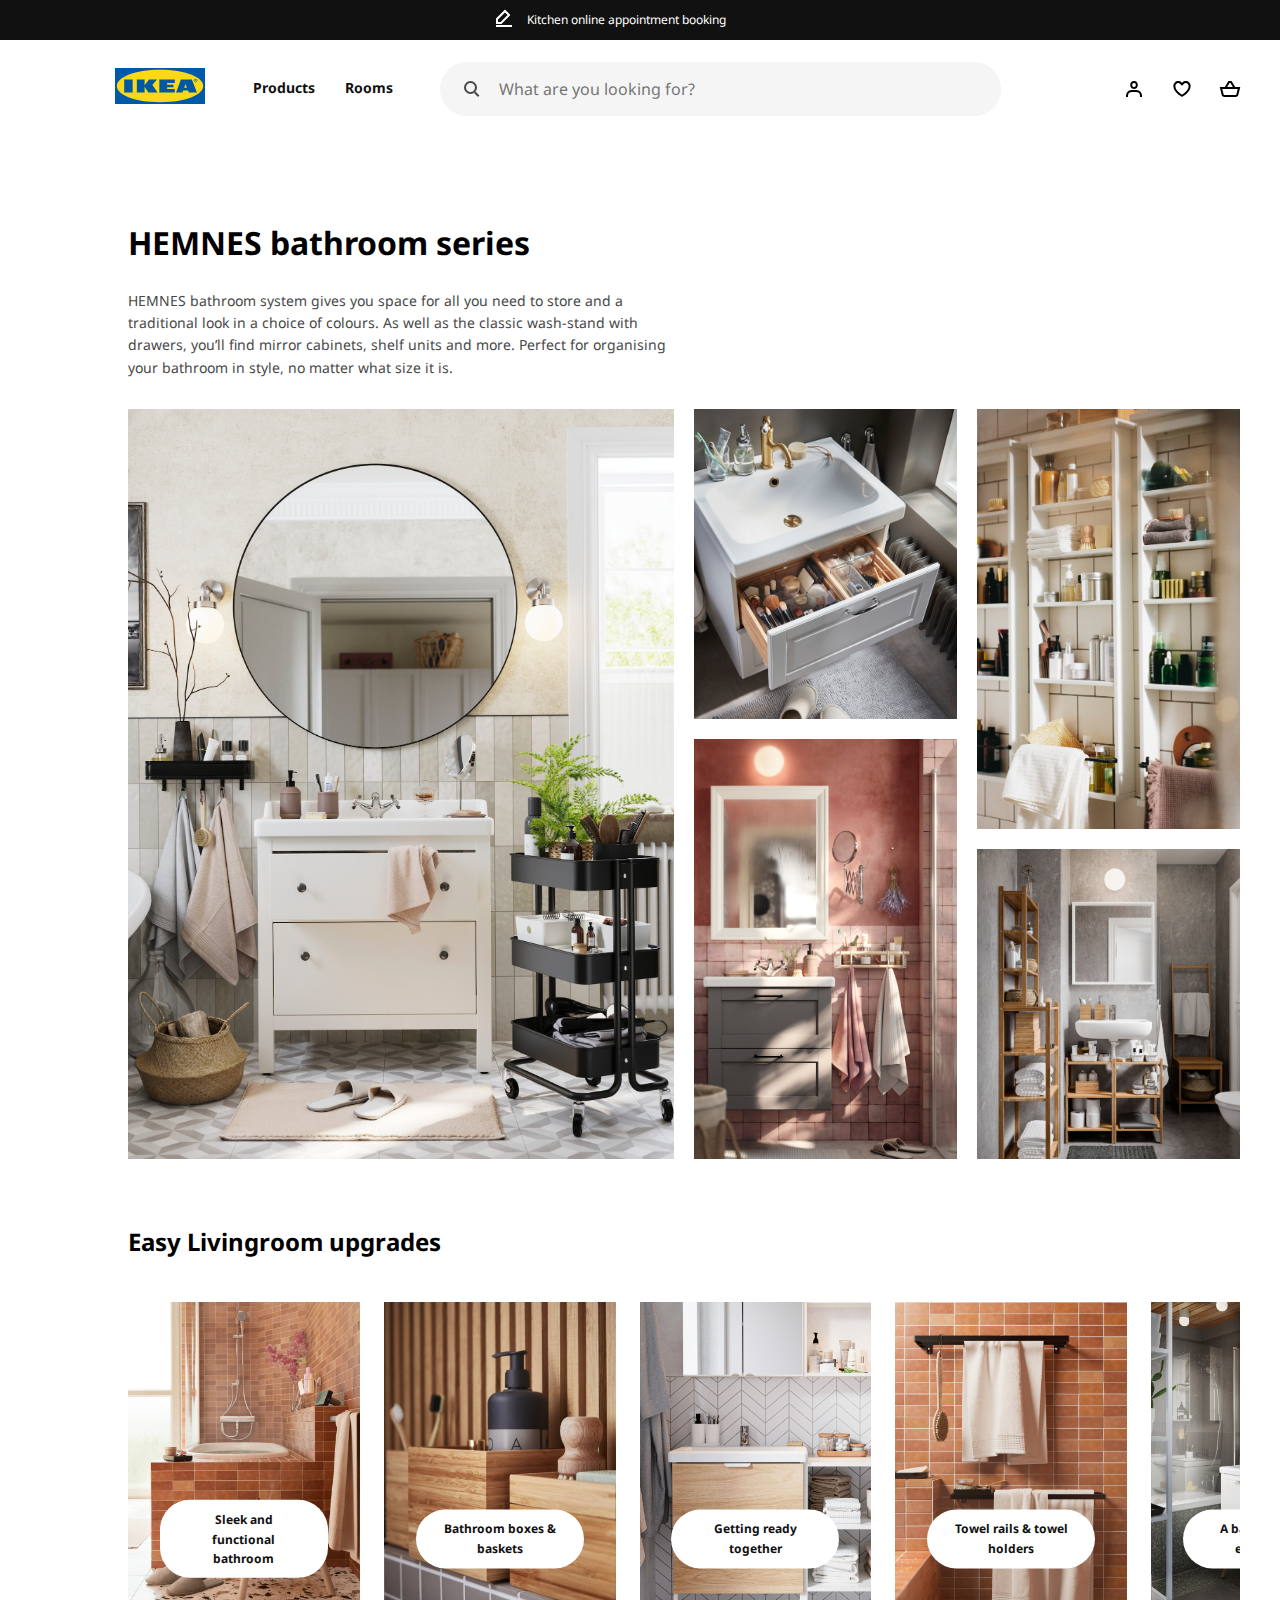
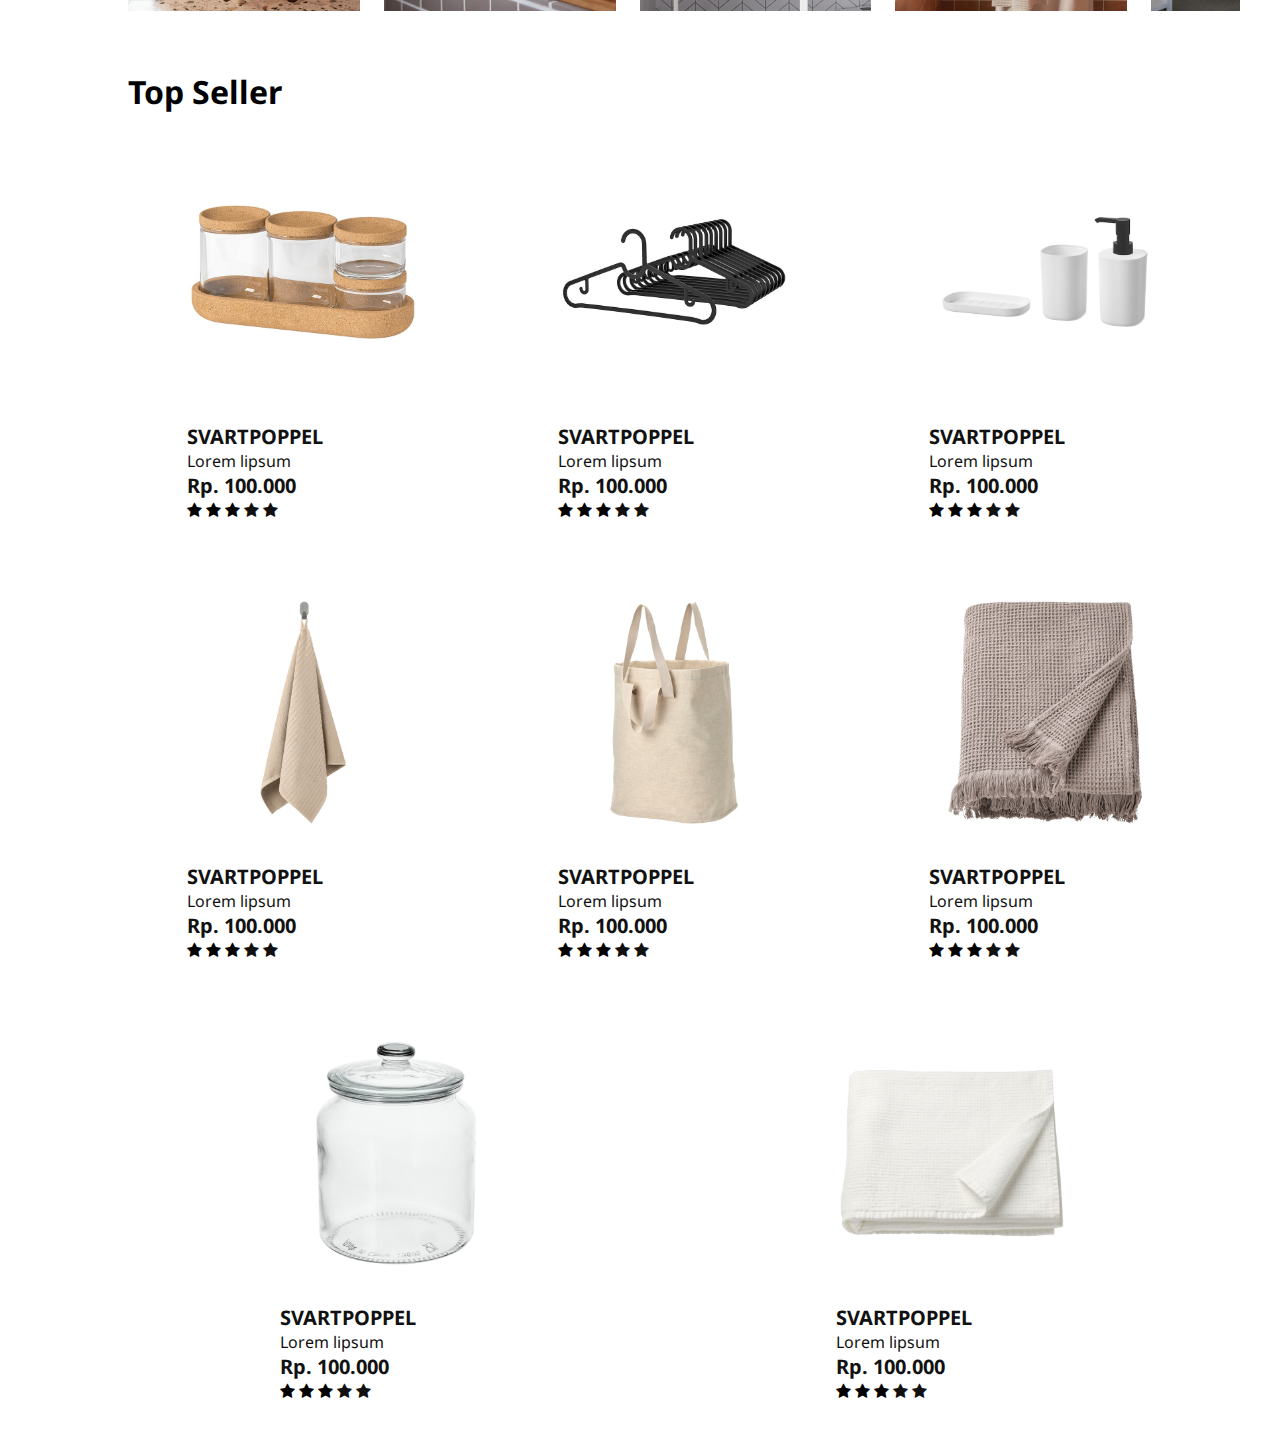
==== view/bathroom.html @ 96f44c18 "first commit" ====
<!DOCTYPE html>
<html lang="en">
<head>
    <meta charset="UTF-8">
    <meta name="viewport" content="width=device-width, initial-scale=1.0">
    <title>IKEA Indonesia</title>
    <meta name="image" content="https://www.ikea.com/images/ec/cc/ecccf8376b6f022bb39121b1de1a78d0.jpg">
    <link rel="stylesheet" href="/style/bathroom.css">
    <script src="script/config.js"></script>
    <link rel="stylesheet" href="https://fonts.googleapis.com/css2?family=Material+Symbols+Rounded:opsz,wght,FILL,GRAD@48,400,0,0"/>
    <link rel="stylesheet" href="https://cdnjs.cloudflare.com/ajax/libs/font-awesome/4.7.0/css/font-awesome.min.css">
</head>
<body>
    <div class="banner">
        <img id="banner-icon" src="/images/banner-icon.svg" alt="banner-icon">
        <a id="banner-text" href="">Kitchen online appointment booking</a>
    </div>
    <header>
        <div class="menu-nav-container">
            <div class="nav-container">
                <a href="/index.html"><img class="logo" src="/images/logo.svg" alt="logo"></a>
                <nav>
                    <ul>
                        <li><a href="#">Products</a></li>
                        <li><a id="rooms" href="#">Rooms</a></li>
                    </ul>
                </nav>
                <div class="search-container">
                    <input id="myInput" onclick="search()" placeholder="What are you looking for?" type="text" class="search">
                    <script src="script/config.js"></script>
                </div>
                <nav class="icons-nav">
                    <a href="#"><img src="/images/user-icon.svg" alt="user-icon"></a>
                    <a href="#"><img src="/images/wishlist-icon.svg" alt="wishlist-icon"></a>
                    <a href="#"><img class="bag" src="/images/shopping-bag-icon.svg" alt="shopping-bag-icon"></a>
                </nav>
            </div>
        </div>
    </header>
    
    <div class="page-content">
        <div class="img-gallery-2">
            <h1>HEMNES bathroom series</h1>
            <p>HEMNES bathroom system gives you space for all you need to store and a traditional look in a choice of colours. As well as the classic wash-stand with drawers, you’ll find mirror cabinets, shelf units and more. Perfect for organising your bathroom in style, no matter what size it is.</p>
            <div class="container">
                <div class="gallery">
                    <figure class="gallery__item-1">
                        <img src="/images/hemnes.jpg" alt="Gallery 2 image 1" class="gallery__img">
                    </figure>
                    <figure class="gallery__item-2">
                        <img src="/images/PH168046.jpg" alt="Gallery 2 image 2" class="gallery__img">
                    </figure>
                    <figure class="gallery__item-3">
                        <img src="/images/shower.jpg" alt="Gallery 2 image 3" class="gallery__img">
                    </figure>
                    <figure class="gallery__item-4">
                        <img src="/images/rak.jpg" alt="Gallery 2 image 4" class="gallery__img">
                    </figure>
                    <figure class="gallery__item-5">
                        <img src="/images/PH187831.jpg" alt="Gallery 2 image 5" class="gallery__img">
                    </figure>
                </div>
        </div>
        <h1 class="scroll-menu2-title">Easy Livingroom upgrades</h1>
        <div class="scroll-menu2">
            <div class="scroll-menu2-item">
                <a href="#"><img src="/images/BR-1.jpg" alt="" class="scroll-menu-img"></a>
                <a href="#" class="scroll-menu2-item-title">Sleek and functional bathroom</a>
            </div>
            <div class="scroll-menu2-item">
                <a href="#"><img src="/images/BR-2.jpg" alt="" class="scroll-menu-img"></a>
                <a href="#" class="scroll-menu2-item-title">Bathroom boxes & baskets</a>
            </div>
            <div class="scroll-menu2-item">
                <a href="#"><img src="/images/BR-3.jpg" alt="" class="scroll-menu-img"></a>
                <a href="#" class="scroll-menu2-item-title">Getting ready together</a>
            </div>
            <div class="scroll-menu2-item">
                <a href="#"><img src="/images/BR-4.jpg" alt="" class="scroll-menu-img"></a>
                <a href="#" class="scroll-menu2-item-title">Towel rails & towel holders</a>
            </div>
            <div class="scroll-menu2-item">
                <a href="#"><img src="/images/BR-5.jpg" alt="" class="scroll-menu-img"></a>
                <a href="#" class="scroll-menu2-item-title">A bathroom for everybody</a>
            </div>
            <div class="scroll-menu2-item">
                <a href="#"><img src="/images/BR-6.jpg" alt="" class="scroll-menu-img"></a>
                <a href="#" class="scroll-menu2-item-title">Shower caddies</a>
            </div>
        </div>
    </div>
    <h1 class="scrool-menu3-title">Top Seller</h1>
    <section class="product">
        <a href="">
            <div class="product-card">
                <div class="product-image">
                    <img src="/images/BRP-1.jpg" alt="">
                </div>
                <div class="product-description">
                    <div class="product-title"><b>SVARTPOPPEL</b></div>
                    <div class="product-description">Lorem lipsum</div>
                    <div class="product-price"><b>Rp. 100.000</b></div>
                    <div class="star-rating">
                        <span class="fa fa-star checked"></span>
                        <span class="fa fa-star checked"></span>
                        <span class="fa fa-star checked"></span>
                        <span class="fa fa-star"></span>
                        <span class="fa fa-star"></span>
                      </div>
                </div>
            </div>
        </a>
        <a href="">
            <div class="product-card">
                <div class="product-image">
                    <img src="/images/BRP-2.jpg" alt="">
                </div>
                <div class="product-description">
                    <div class="product-title"><b>SVARTPOPPEL</b></div>
                    <div class="product-description">Lorem lipsum</div>
                    <div class="product-price"><b>Rp. 100.000</b></div>
                    <div class="star-rating">
                        <span class="fa fa-star checked"></span>
                        <span class="fa fa-star checked"></span>
                        <span class="fa fa-star checked"></span>
                        <span class="fa fa-star"></span>
                        <span class="fa fa-star"></span>
                      </div>
                </div>
            </div>
        </a>
        <a href="">
            <div class="product-card">
                <div class="product-image">
                    <img src="/images/BRP-3.jpg" alt="">
                </div>
                <div class="product-description">
                    <div class="product-title"><b>SVARTPOPPEL</b></div>
                    <div class="product-description">Lorem lipsum</div>
                    <div class="product-price"><b>Rp. 100.000</b></div>
                    <div class="star-rating">
                        <span class="fa fa-star checked"></span>
                        <span class="fa fa-star checked"></span>
                        <span class="fa fa-star checked"></span>
                        <span class="fa fa-star"></span>
                        <span class="fa fa-star"></span>
                      </div>
                </div>
            </div>
        </a>
        <a href="">
            <div class="product-card">
                <div class="product-image">
                    <img src="/images/BRP-4.jpg" alt="">
                </div>
                <div class="product-description">
                    <div class="product-title"><b>SVARTPOPPEL</b></div>
                    <div class="product-description">Lorem lipsum</div>
                    <div class="product-price"><b>Rp. 100.000</b></div>
                    <div class="star-rating">
                        <span class="fa fa-star checked"></span>
                        <span class="fa fa-star checked"></span>
                        <span class="fa fa-star checked"></span>
                        <span class="fa fa-star"></span>
                        <span class="fa fa-star"></span>
                      </div>
                </div>
            </div>
        </a>
        <a href="">
            <div class="product-card">
                <div class="product-image">
                    <img src="/images/BRP-5.jpg" alt="">
                </div>
                <div class="product-description">
                    <div class="product-title"><b>SVARTPOPPEL</b></div>
                    <div class="product-description">Lorem lipsum</div>
                    <div class="product-price"><b>Rp. 100.000</b></div>
                    <div class="star-rating">
                        <span class="fa fa-star checked"></span>
                        <span class="fa fa-star checked"></span>
                        <span class="fa fa-star checked"></span>
                        <span class="fa fa-star"></span>
                        <span class="fa fa-star"></span>
                      </div>
                </div>
            </div>
        </a>
        <a href="">
            <div class="product-card">
                <div class="product-image">
                    <img src="/images/BRP-6.jpg" alt="">
                </div>
                <div class="product-description">
                    <div class="product-title"><b>SVARTPOPPEL</b></div>
                    <div class="product-description">Lorem lipsum</div>
                    <div class="product-price"><b>Rp. 100.000</b></div>
                    <div class="star-rating">
                        <span class="fa fa-star checked"></span>
                        <span class="fa fa-star checked"></span>
                        <span class="fa fa-star checked"></span>
                        <span class="fa fa-star"></span>
                        <span class="fa fa-star"></span>
                      </div>
                </div>
            </div>
        </a>
        <a href="">
            <div class="product-card">
                <div class="product-image">
                    <img src="/images/BRP-7.jpg" alt="">
                </div>
                <div class="product-description">
                    <div class="product-title"><b>SVARTPOPPEL</b></div>
                    <div class="product-description">Lorem lipsum</div>
                    <div class="product-price"><b>Rp. 100.000</b></div>
                    <div class="star-rating">
                        <span class="fa fa-star checked"></span>
                        <span class="fa fa-star checked"></span>
                        <span class="fa fa-star checked"></span>
                        <span class="fa fa-star"></span>
                        <span class="fa fa-star"></span>
                      </div>
                </div>
            </div>
        </a>
        <a href="">
            <div class="product-card">
                <div class="product-image">
                    <img src="/images/BRP-8.jpg" alt="">
                </div>
                <div class="product-description">
                    <div class="product-title"><b>SVARTPOPPEL</b></div>
                    <div class="product-description">Lorem lipsum</div>
                    <div class="product-price"><b>Rp. 100.000</b></div>
                    <div class="star-rating">
                        <span class="fa fa-star checked"></span>
                        <span class="fa fa-star checked"></span>
                        <span class="fa fa-star checked"></span>
                        <span class="fa fa-star"></span>
                        <span class="fa fa-star"></span>
                      </div>
                </div>
            </div>
        </a>
    </section>
</body>
</html>
---- style/bathroom.css ----
@import url('https://fonts.googleapis.com/css2?family=Noto+Sans:ital,wght@0,400;0,700;1,400;1,700&display=swap');

  body {
    font-family: 'Noto Sans';
    margin: 0;
  }

  .banner{
    background-color: #111111;
    display: flex;
    align-items: center;
    justify-content: center;
    height: 40px;
    }

  #banner-text{
    margin-bottom: 2px;
    color: white;
    font-size: 0.75rem;
    display: inline-block;
    text-decoration: none;
    margin-right: 62px; 
  }

  #banner-text:hover{
    text-decoration: underline;
  }

  #banner-icon{
    margin-bottom: 2px;
    height: 18px;
    width: 18px;
    margin-right: 10.5px;
  }


  a {
    text-decoration: none;
    color: #111111;
}

header{
  max-width: 112rem;
  margin: 0 auto;
  box-sizing: border-box;
}

  .menu-nav-container{
    display: grid;
    grid-column-gap: 1.25rem;
    grid-template-columns: repeat(13, minmax(0, 1fr));
    grid-template-areas: 
    "menu nav nav nav nav nav nav nav nav nav nav nav nav";
    padding-left: 1.20rem;
    padding-right: 1.85rem;
  }

  .nav-container{
    grid-area: nav;
    display: flex;
    align-items: center;
  }

  .nav-container .logo{
    width: 90px;
    height: 36px;
    padding-top: 1.75rem;
    padding-bottom: 1.75rem;
  }

  .nav-container nav{
    font-size: 0.875rem;
    font-weight: 700;
    text-decoration: none;
    margin-left: 2.95rem;
    white-space: nowrap;
  }

  .nav-container nav ul{
    padding: 0;
    margin: 0 0 2px 0;
  }

  .nav-container nav li{
    list-style-type: none;
    display: inline-block;
    margin-right: 26px;
  }

  .nav-container nav li:hover{
    text-decoration: underline;
  }


.search-container {
  width: 100%;
}
  
  .search {
	font-family: 'Noto Sans';
	font-size: 16px;
	border: 2px solid transparent;
	box-sizing: border-box;
	border-radius: 50em;
	width: 100%;
	height: 54px;
  padding: .8125rem 3.375rem .8125rem 3.6rem;
  margin-left: 21px;
	outline: 0;
	background-color: #f5f5f5;
	background-image: url('../images/search-icon.svg');
	background-repeat: no-repeat;
	background-position-y: 50%;
	background-position-x: 1.4rem;
  }
  
  .search:hover {
	background-color: #E2E2E2;
	transition-duration: 0.2s;
  }

  .search:focus{
	border: 2px solid #1F599E;
	background-color: white;
	background-image: url('../images/close-icon.svg');
	transition-duration: 0s;
  }

  
nav.icons-nav{
  padding-top: 4px;
  margin-left: 126px;
  display: flex;

}

.icons-nav img{
	background-color: transparent;
	border-radius: 100%;		
	padding: 8px;
  margin-left: 8px;
  box-sizing: content-box;
}

.icons-nav img:hover{
	background-color: #F5F5F5;
	transition-duration: 0.1s;
}

.sale-container {
  display: flex;
  margin-top: 10px;
  padding-left: 8rem;
  padding-right: 1.85rem;  
}

.sale-banner img {
  align-items: center;
  width: 100%;
}


.page-content{
  padding: 0 2.5rem 0 8rem;
}

.sale-offer {
  display: flex;
  height: 120px;
  align-items: center;
  justify-content: center;
  padding: 5px;
  padding-bottom: 10px;
  margin: 20px 0 0;
}

.offer-banner{
  background-color: #F8D348;
  display: flex;
  align-items: center;
  padding: 10px;
  padding-bottom: 12px;
  margin: 20px 0 2px 0;
  box-sizing: content-box;
  font-size: 14px;
}

.offer-banner p{
  margin: 0;
  margin-bottom: 1px;
}

#banner-icon{
  width: 24px;
  height: 24px; 
}

.information-banner{
  background-color: #F1F1F1;
  display: flex;
  align-items: center;
  padding: 10px;
  padding-bottom: 12px;
  margin: 20px 0 2px 0;
  box-sizing: content-box;
  font-size: 14px;
}

.information-banner p{
  padding: 8px;
  margin: 0;
  margin-bottom: 1px;
  text-decoration: underline;
}

#information-icon{
  width: 24px;
  height: 24px; 
}

.img-gallery-2{
  margin-top: 80px;
  line-height: 1.6;
}

.img-gallery-2 p{
  font-size: 14px;
  color: #484848;
  width: 550px;
  margin-bottom: 30px;
}


/* end of gallery 2 */

figure{
  margin: 0;
}

.gallery {
  display: grid;
  grid-template-columns: repeat(4, 1fr);
  grid-template-rows: repeat(7, 1fr);
  grid-gap: 1.25rem; 
  height: 750px;
  margin-bottom: 4rem;
}

.gallery__img {
  width: 100%;
  height: 100%;
  object-fit: cover;
  display: block; 
}

.gallery__item-1 {
  grid-column: 1 / span 2; 
  grid-row: 1 / span 7;
}

.gallery__item-2 {
  grid-column: 3 / span 1;
  grid-row: 1 / span 3;
}

.gallery__item-3 {
  grid-column: 3 / span 1;
  grid-row: 4 / span 4;
}

.gallery__item-4 {
  grid-column: 4 / span 1;
  grid-row: 1 / span 4;
}

.gallery__item-5 {
  grid-column: 4 / span 1;
  grid-row: 5 / span 3;
}

hr{
  border-top: 1px solid #cccccc;
  margin: 2rem 0;
}

.scroll-menu2{
  overflow: auto;
  white-space: nowrap; 
}

.scroll-menu2::-webkit-scrollbar{
  height: 2px;
  width: 2px;
  border-radius: 100%;
  background: #DFDFDF;
}

.scroll-menu2::-webkit-scrollbar-thumb{
  background: #000000;
}

.scroll-menu2-img{
  width: 100%; 
}

.scroll-menu2-title{
  margin: 60px 0 40px 0;
  font-size: 24px;
}

.scroll-menu2-item{
  width: calc(309px * (3 / 4));
  margin: 0 1.25rem 30px 0;
  position: relative;
  display: inline-block;
  text-align: center;
}

.scroll-menu2-item-title{
  display: inline-block;
  position: absolute;
  top: 75%;
  left: 50%;
  transform: translate(-50%, -50%);
  font-weight: bold;
  font-size: 12px;
  padding: 0.65rem 1.5rem;
  background-color: white;
  border-radius: 30px;
  white-space: normal;
  width: 120px;
}

.scroll-menu2-item-title:hover{
  background-color: #F5F4F5;
}

/* ---------------------- gallery end --------------------------------- */

.break-menu {
  border-top: 1px solid #cccccc;
}

/* .scroll-menu{
  overflow: auto;
  white-space: nowrap; 
} */

/* .scroll-menu::-webkit-scrollbar{
  height: 2px;
  width: 2px;
  border-radius: 100%;
  background: #DFDFDF;
}

.scroll-menu::-webkit-scrollbar-thumb{
  background: #000000;
} */

.scroll-menu-item{
  margin-top: 100px;
  background-color: #F8D348;
  width: calc((100% - 1.25rem * 2) / 3);
  margin-right: 1rem;
  display: inline-block;
  margin-bottom: 40px;
  overflow: hidden;
}

#second-scroll-item{
  background-color: #AE242A;
}

#third-scroll-item{
  background-color: #2B323F;
}

#fourth-scroll-item{
background-color: #584C48;
}

.scroll-menu-item p{
  color: white;
  font-weight: bold;
  padding-top: 12px;
  padding-left: 32px;
  padding-bottom: 50px;
  white-space: normal;
  height: 60px;
}

#first-scroll-item-p{
  color: #111111;
}

.scroll-menu-item p:hover{
  text-decoration: underline;
}

.scroll-menu-img{
  width: 100%;
}

.scroll-menu-icon{
  margin-left: 32px;
  margin-bottom: 30px;
	background-color: white;
	border-radius: 100%;		
	padding: 16px;
}

.scroll-menu-icon:hover{
	background-color: #f5f5f5;
}

.ideas-title{
  margin-bottom: 0;
}

.ideas-button{
  margin: 30px 0 0 0;
  color: black;
  display: inline-block;
  width: auto;
  font-weight: bold;
  font-size: 12px;
  padding: 0.65rem 1.5rem;
  background-color: #f5f5f5;
  border-radius: 30px;
  margin-bottom: 1rem;
}

.ideas-button:hover{
  background-color: #DFDFDF;
}

.ideas-gallery{
  box-sizing: border-box;
}

.ideas-gallery-row {
  display: flex;
  flex-wrap: wrap;
}

.ideas-gallery-column {
  flex: 20%;
  padding: 0.6rem;

}

.ideas-gallery-column img {
  vertical-align: middle;
  width: 100%;
  padding: 0.6rem;
}

.ideas-container div{
  text-align: center;
}

#first-column2{
  object-fit: cover;
  height: 400px;
}

.load-more-button{
  margin: 30px 0 100px 0;
  color: black;
  display: inline-block;
  width: auto;
  font-weight: bold;
  font-size: 12px;
  padding: 0.65rem 1.5rem;
  background-color: white;
  border-radius: 30px;
  margin-bottom: 6rem;
  border: 1px solid #DFDFDF;
}

.load-more-button:hover{
  border: 1px solid #929292;
}

.scroll-menu2{
  overflow: auto;
  white-space: nowrap; 
}

.scroll-menu2::-webkit-scrollbar{
  height: 2px;
  width: 2px;
  border-radius: 100%;
  background: #DFDFDF;
}

.scroll-menu2::-webkit-scrollbar-thumb{
  background: #000000;
}

.scroll-menu2-img{
  width: 100%; 
}

.scroll-menu2-title{
  margin: 60px 0 40px 0;
  font-size: 24px;
}

.scroll-menu2-item{
  width: calc(309px * (3 / 4));
  margin: 0 1.25rem 30px 0;
  position: relative;
  display: inline-block;
  text-align: center;
}

.scroll-menu2-item-title{
  display: inline-block;
  position: absolute;
  top: 75%;
  left: 50%;
  transform: translate(-50%, -50%);
  font-weight: bold;
  font-size: 12px;
  padding: 0.65rem 1.5rem;
  background-color: white;
  border-radius: 30px;
  white-space: normal;
  width: 120px;
}

.scroll-menu2-item-title:hover{
  background-color: #F5F4F5;
}

.scroll-menu3-title {
  margin: 60px 0 40px 0;
  font-size: 24px;
}

.product-image {
  width: calc(309px * (3 / 4));
  margin: 0 1.25rem 30px 0;
  position: relative;
  display: inline-block;
  text-align: center;
}

.product-image img {
  width: 100%;
}

.product-title b {
  font-size: 20px;
}

.product-price b {
  font-size: 20px;
}

.product {
  display: flex;
  align-items: center;
  justify-content: space-around;
  flex-wrap: wrap;
}

.product-card {
  padding: 22px;
  margin-bottom: 2rem;
}

.checked {
  color: black;
}
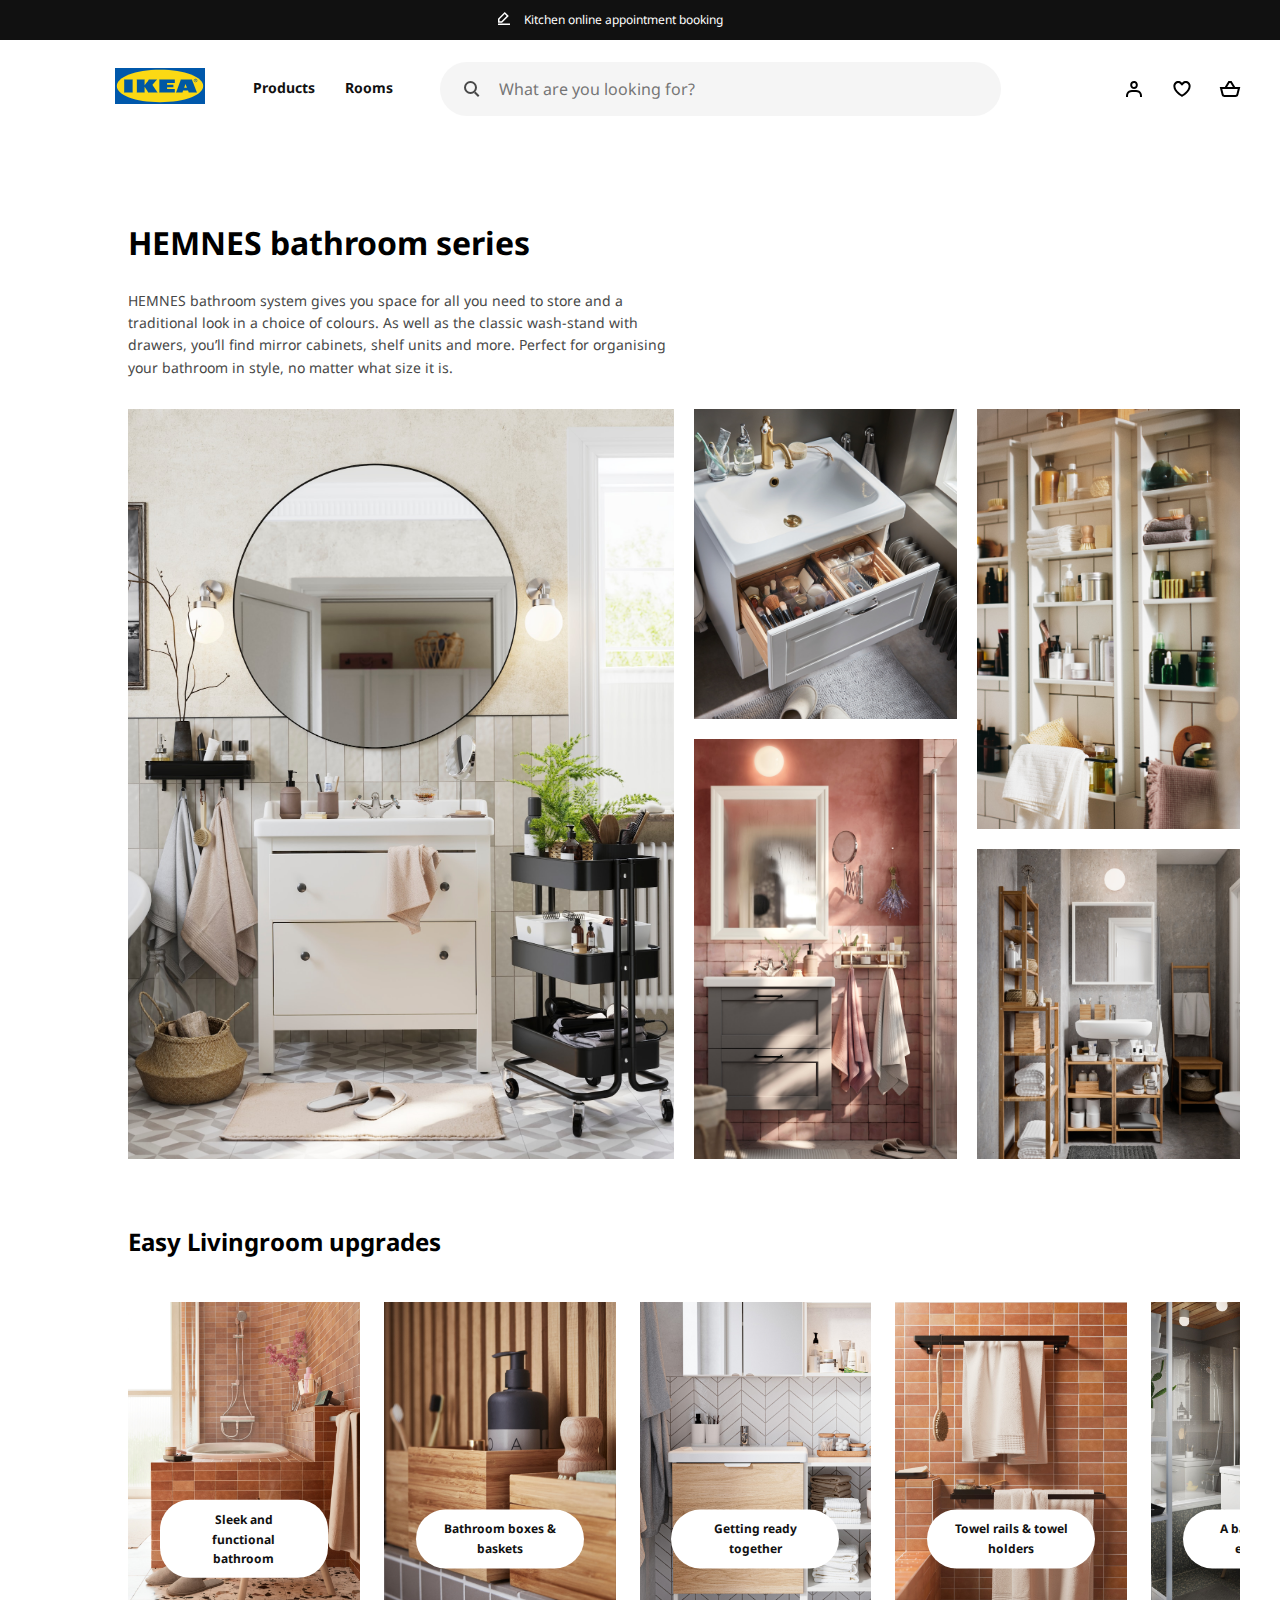
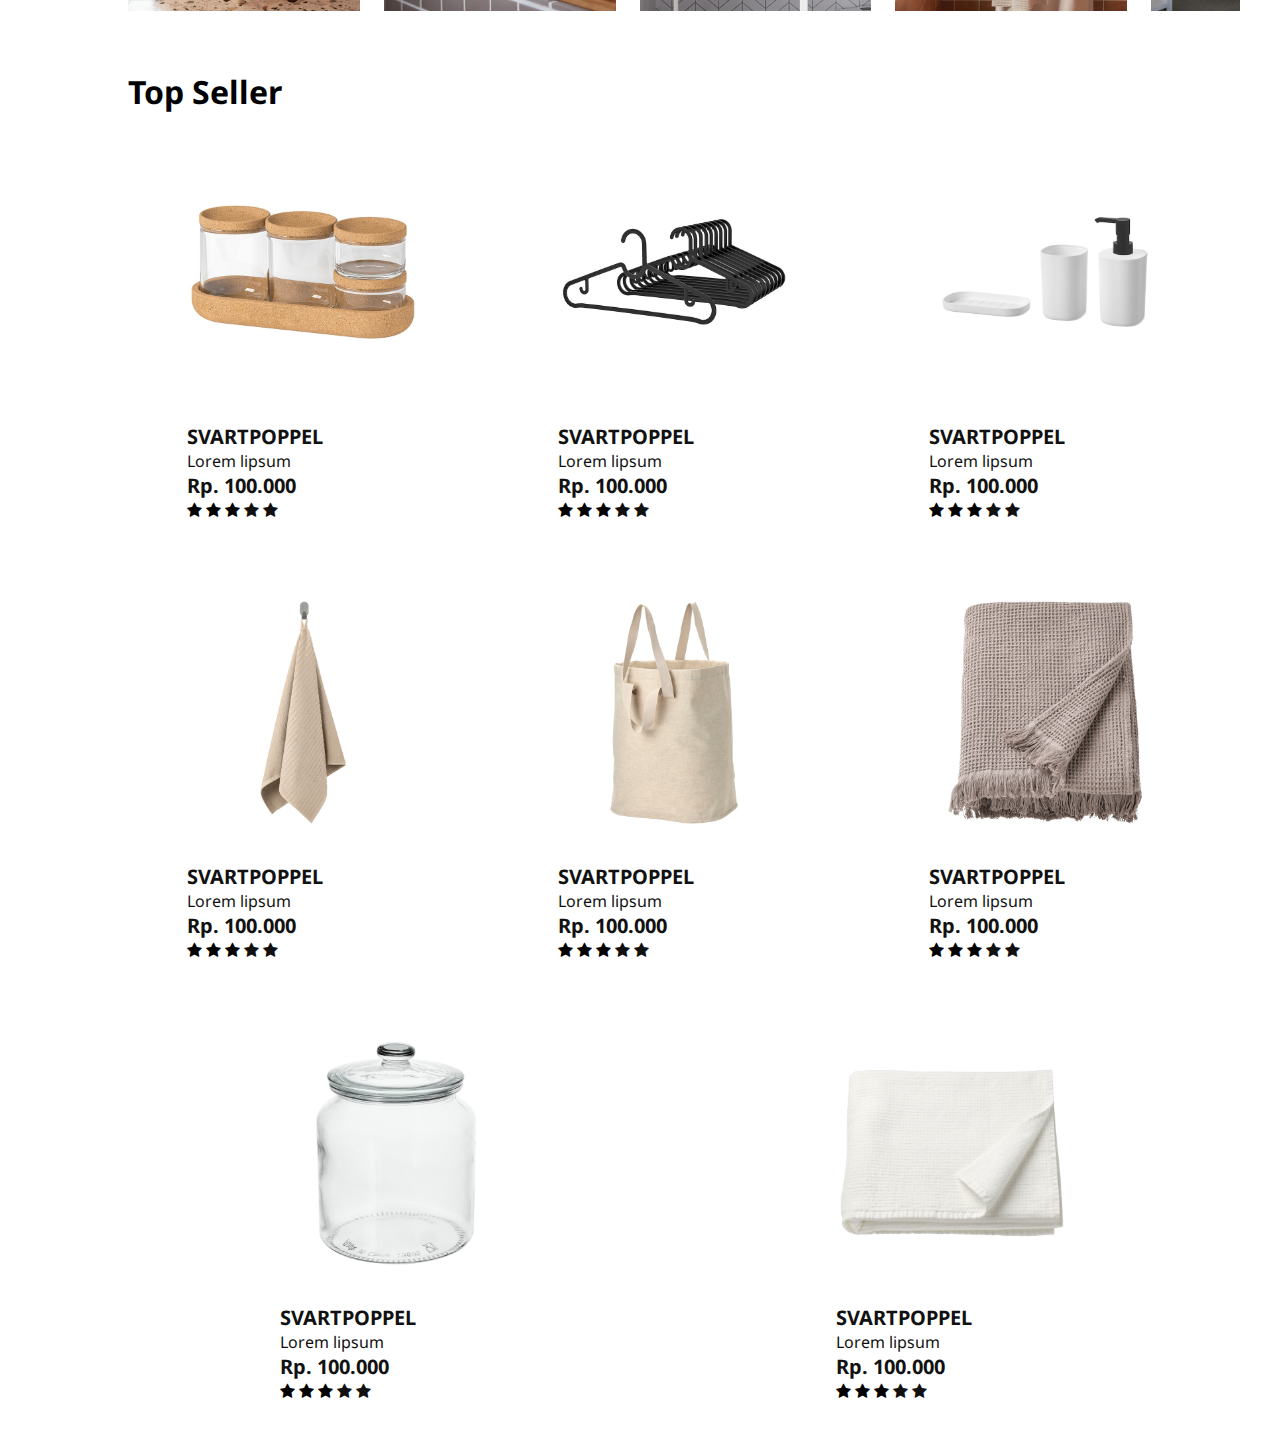
==== commit 3bf0c4ce: "initial commit" ====
--- a/view/bathroom.html
+++ b/view/bathroom.html
@@ -11,13 +11,13 @@
     <link rel="stylesheet" href="https://cdnjs.cloudflare.com/ajax/libs/font-awesome/4.7.0/css/font-awesome.min.css">
 </head>
 <body>
-    <div class="banner">
-        <img id="banner-icon" src="/images/banner-icon.svg" alt="banner-icon">
-        <a id="banner-text" href="">Kitchen online appointment booking</a>
+    <div class="banner-nizar">
+        <img id="banner-icon-nizar" src="/images/banner-icon.svg" alt="banner-icon">
+        <a id="banner-text-nizar" href="">Kitchen online appointment booking</a>
     </div>
-    <header>
-        <div class="menu-nav-container">
-            <div class="nav-container">
+    <header class="header-nizar">
+        <div class="menu-nav-container-nizar">
+            <div class="nav-container-nizar">
                 <a href="/index.html"><img class="logo" src="/images/logo.svg" alt="logo"></a>
                 <nav>
                     <ul>
@@ -25,11 +25,11 @@
                         <li><a id="rooms" href="#">Rooms</a></li>
                     </ul>
                 </nav>
-                <div class="search-container">
+                <div class="search-container-nizar">
                     <input id="myInput" onclick="search()" placeholder="What are you looking for?" type="text" class="search">
                     <script src="script/config.js"></script>
                 </div>
-                <nav class="icons-nav">
+                <nav class="icons-nav-nizar">
                     <a href="#"><img src="/images/user-icon.svg" alt="user-icon"></a>
                     <a href="#"><img src="/images/wishlist-icon.svg" alt="wishlist-icon"></a>
                     <a href="#"><img class="bag" src="/images/shopping-bag-icon.svg" alt="shopping-bag-icon"></a>
@@ -38,201 +38,201 @@
         </div>
     </header>
     
-    <div class="page-content">
-        <div class="img-gallery-2">
+    <div class="page-content-nizar">
+        <div class="img-gallery-2-nizar">
             <h1>HEMNES bathroom series</h1>
             <p>HEMNES bathroom system gives you space for all you need to store and a traditional look in a choice of colours. As well as the classic wash-stand with drawers, you’ll find mirror cabinets, shelf units and more. Perfect for organising your bathroom in style, no matter what size it is.</p>
-            <div class="container">
-                <div class="gallery">
-                    <figure class="gallery__item-1">
-                        <img src="/images/hemnes.jpg" alt="Gallery 2 image 1" class="gallery__img">
-                    </figure>
-                    <figure class="gallery__item-2">
-                        <img src="/images/PH168046.jpg" alt="Gallery 2 image 2" class="gallery__img">
-                    </figure>
-                    <figure class="gallery__item-3">
-                        <img src="/images/shower.jpg" alt="Gallery 2 image 3" class="gallery__img">
-                    </figure>
-                    <figure class="gallery__item-4">
-                        <img src="/images/rak.jpg" alt="Gallery 2 image 4" class="gallery__img">
-                    </figure>
-                    <figure class="gallery__item-5">
-                        <img src="/images/PH187831.jpg" alt="Gallery 2 image 5" class="gallery__img">
+            <div class="container-nizar">
+                <div class="gallery-nizar">
+                    <figure class="gallery__item-1-nizar">
+                        <img src="/images/hemnes.jpg" alt="Gallery 2 image 1" class="gallery__img-nizar">
+                    </figure>
+                    <figure class="gallery__item-2-nizar">
+                        <img src="/images/PH168046.jpg" alt="Gallery 2 image 2" class="gallery__img-nizar">
+                    </figure>
+                    <figure class="gallery__item-3-nizar">
+                        <img src="/images/shower.jpg" alt="Gallery 2 image 3" class="gallery__img-nizar">
+                    </figure>
+                    <figure class="gallery__item-4-nizar">
+                        <img src="/images/rak.jpg" alt="Gallery 2 image 4" class="gallery__img-nizar">
+                    </figure>
+                    <figure class="gallery__item-5-nizar">
+                        <img src="/images/PH187831.jpg" alt="Gallery 2 image 5" class="gallery__img-nizar">
                     </figure>
                 </div>
         </div>
-        <h1 class="scroll-menu2-title">Easy Livingroom upgrades</h1>
-        <div class="scroll-menu2">
-            <div class="scroll-menu2-item">
-                <a href="#"><img src="/images/BR-1.jpg" alt="" class="scroll-menu-img"></a>
-                <a href="#" class="scroll-menu2-item-title">Sleek and functional bathroom</a>
-            </div>
-            <div class="scroll-menu2-item">
-                <a href="#"><img src="/images/BR-2.jpg" alt="" class="scroll-menu-img"></a>
-                <a href="#" class="scroll-menu2-item-title">Bathroom boxes & baskets</a>
-            </div>
-            <div class="scroll-menu2-item">
-                <a href="#"><img src="/images/BR-3.jpg" alt="" class="scroll-menu-img"></a>
-                <a href="#" class="scroll-menu2-item-title">Getting ready together</a>
-            </div>
-            <div class="scroll-menu2-item">
-                <a href="#"><img src="/images/BR-4.jpg" alt="" class="scroll-menu-img"></a>
-                <a href="#" class="scroll-menu2-item-title">Towel rails & towel holders</a>
-            </div>
-            <div class="scroll-menu2-item">
-                <a href="#"><img src="/images/BR-5.jpg" alt="" class="scroll-menu-img"></a>
-                <a href="#" class="scroll-menu2-item-title">A bathroom for everybody</a>
-            </div>
-            <div class="scroll-menu2-item">
-                <a href="#"><img src="/images/BR-6.jpg" alt="" class="scroll-menu-img"></a>
-                <a href="#" class="scroll-menu2-item-title">Shower caddies</a>
+        <h1 class="scroll-menu2-title-nizar">Easy Livingroom upgrades</h1>
+        <div class="scroll-menu2-nizar">
+            <div class="scroll-menu2-item-nizar">
+                <a href="#"><img src="/images/BR-1.jpg" alt="" class="scroll-menu-img-nizar"></a>
+                <a href="#" class="scroll-menu2-item-title-nizar">Sleek and functional bathroom</a>
+            </div>
+            <div class="scroll-menu2-item-nizar">
+                <a href="#"><img src="/images/BR-2.jpg" alt="" class="scroll-menu-img-nizar"></a>
+                <a href="#" class="scroll-menu2-item-title-nizar">Bathroom boxes & baskets</a>
+            </div>
+            <div class="scroll-menu2-item-nizar">
+                <a href="#"><img src="/images/BR-3.jpg" alt="" class="scroll-menu-img-nizar"></a>
+                <a href="#" class="scroll-menu2-item-title-nizar">Getting ready together</a>
+            </div>
+            <div class="scroll-menu2-item-nizar">
+                <a href="#"><img src="/images/BR-4.jpg" alt="" class="scroll-menu-img-nizar"></a>
+                <a href="#" class="scroll-menu2-item-title-nizar">Towel rails & towel holders</a>
+            </div>
+            <div class="scroll-menu2-item-nizar">
+                <a href="#"><img src="/images/BR-5.jpg" alt="" class="scroll-menu-img-nizar"></a>
+                <a href="#" class="scroll-menu2-item-title-nizar">A bathroom for everybody</a>
+            </div>
+            <div class="scroll-menu2-item-nizar">
+                <a href="#"><img src="/images/BR-6.jpg" alt="" class="scroll-menu-img-nizar"></a>
+                <a href="#" class="scroll-menu2-item-title-nizar">Shower caddies</a>
             </div>
         </div>
     </div>
-    <h1 class="scrool-menu3-title">Top Seller</h1>
-    <section class="product">
-        <a href="">
-            <div class="product-card">
-                <div class="product-image">
+    <h1 class="scrool-menu3-title-nizar">Top Seller</h1>
+    <section class="product-nizar">
+        <a href="">
+            <div class="product-card-nizar">
+                <div class="product-image-nizar">
                     <img src="/images/BRP-1.jpg" alt="">
                 </div>
-                <div class="product-description">
-                    <div class="product-title"><b>SVARTPOPPEL</b></div>
-                    <div class="product-description">Lorem lipsum</div>
-                    <div class="product-price"><b>Rp. 100.000</b></div>
-                    <div class="star-rating">
-                        <span class="fa fa-star checked"></span>
-                        <span class="fa fa-star checked"></span>
-                        <span class="fa fa-star checked"></span>
-                        <span class="fa fa-star"></span>
-                        <span class="fa fa-star"></span>
-                      </div>
-                </div>
-            </div>
-        </a>
-        <a href="">
-            <div class="product-card">
-                <div class="product-image">
+                <div class="product-description-nizar">
+                    <div class="product-title-nizar"><b>SVARTPOPPEL</b></div>
+                    <div class="product-description-nizar">Lorem lipsum</div>
+                    <div class="product-price-nizar"><b>Rp. 100.000</b></div>
+                    <div class="star-rating">
+                        <span class="fa fa-star checked"></span>
+                        <span class="fa fa-star checked"></span>
+                        <span class="fa fa-star checked"></span>
+                        <span class="fa fa-star"></span>
+                        <span class="fa fa-star"></span>
+                      </div>
+                </div>
+            </div>
+        </a>
+        <a href="">
+            <div class="product-card-nizar">
+                <div class="product-image-nizar">
                     <img src="/images/BRP-2.jpg" alt="">
                 </div>
-                <div class="product-description">
-                    <div class="product-title"><b>SVARTPOPPEL</b></div>
-                    <div class="product-description">Lorem lipsum</div>
-                    <div class="product-price"><b>Rp. 100.000</b></div>
-                    <div class="star-rating">
-                        <span class="fa fa-star checked"></span>
-                        <span class="fa fa-star checked"></span>
-                        <span class="fa fa-star checked"></span>
-                        <span class="fa fa-star"></span>
-                        <span class="fa fa-star"></span>
-                      </div>
-                </div>
-            </div>
-        </a>
-        <a href="">
-            <div class="product-card">
-                <div class="product-image">
+                <div class="product-description-nizar">
+                    <div class="product-title-nizar"><b>SVARTPOPPEL</b></div>
+                    <div class="product-description-nizar">Lorem lipsum</div>
+                    <div class="product-price-nizar"><b>Rp. 100.000</b></div>
+                    <div class="star-rating">
+                        <span class="fa fa-star checked"></span>
+                        <span class="fa fa-star checked"></span>
+                        <span class="fa fa-star checked"></span>
+                        <span class="fa fa-star"></span>
+                        <span class="fa fa-star"></span>
+                      </div>
+                </div>
+            </div>
+        </a>
+        <a href="">
+            <div class="product-card-nizar">
+                <div class="product-image-nizar">
                     <img src="/images/BRP-3.jpg" alt="">
                 </div>
-                <div class="product-description">
-                    <div class="product-title"><b>SVARTPOPPEL</b></div>
-                    <div class="product-description">Lorem lipsum</div>
-                    <div class="product-price"><b>Rp. 100.000</b></div>
-                    <div class="star-rating">
-                        <span class="fa fa-star checked"></span>
-                        <span class="fa fa-star checked"></span>
-                        <span class="fa fa-star checked"></span>
-                        <span class="fa fa-star"></span>
-                        <span class="fa fa-star"></span>
-                      </div>
-                </div>
-            </div>
-        </a>
-        <a href="">
-            <div class="product-card">
-                <div class="product-image">
+                <div class="product-description-nizar">
+                    <div class="product-title-nizar"><b>SVARTPOPPEL</b></div>
+                    <div class="product-description-nizar">Lorem lipsum</div>
+                    <div class="product-price-nizar"><b>Rp. 100.000</b></div>
+                    <div class="star-rating">
+                        <span class="fa fa-star checked"></span>
+                        <span class="fa fa-star checked"></span>
+                        <span class="fa fa-star checked"></span>
+                        <span class="fa fa-star"></span>
+                        <span class="fa fa-star"></span>
+                      </div>
+                </div>
+            </div>
+        </a>
+        <a href="">
+            <div class="product-card-nizar">
+                <div class="product-image-nizar">
                     <img src="/images/BRP-4.jpg" alt="">
                 </div>
-                <div class="product-description">
-                    <div class="product-title"><b>SVARTPOPPEL</b></div>
-                    <div class="product-description">Lorem lipsum</div>
-                    <div class="product-price"><b>Rp. 100.000</b></div>
-                    <div class="star-rating">
-                        <span class="fa fa-star checked"></span>
-                        <span class="fa fa-star checked"></span>
-                        <span class="fa fa-star checked"></span>
-                        <span class="fa fa-star"></span>
-                        <span class="fa fa-star"></span>
-                      </div>
-                </div>
-            </div>
-        </a>
-        <a href="">
-            <div class="product-card">
-                <div class="product-image">
+                <div class="product-description-nizar">
+                    <div class="product-title-nizar"><b>SVARTPOPPEL</b></div>
+                    <div class="product-description-nizar">Lorem lipsum</div>
+                    <div class="product-price-nizar"><b>Rp. 100.000</b></div>
+                    <div class="star-rating">
+                        <span class="fa fa-star checked"></span>
+                        <span class="fa fa-star checked"></span>
+                        <span class="fa fa-star checked"></span>
+                        <span class="fa fa-star"></span>
+                        <span class="fa fa-star"></span>
+                      </div>
+                </div>
+            </div>
+        </a>
+        <a href="">
+            <div class="product-card-nizar">
+                <div class="product-image-nizar">
                     <img src="/images/BRP-5.jpg" alt="">
                 </div>
-                <div class="product-description">
-                    <div class="product-title"><b>SVARTPOPPEL</b></div>
-                    <div class="product-description">Lorem lipsum</div>
-                    <div class="product-price"><b>Rp. 100.000</b></div>
-                    <div class="star-rating">
-                        <span class="fa fa-star checked"></span>
-                        <span class="fa fa-star checked"></span>
-                        <span class="fa fa-star checked"></span>
-                        <span class="fa fa-star"></span>
-                        <span class="fa fa-star"></span>
-                      </div>
-                </div>
-            </div>
-        </a>
-        <a href="">
-            <div class="product-card">
-                <div class="product-image">
+                <div class="product-description-nizar">
+                    <div class="product-title-nizar"><b>SVARTPOPPEL</b></div>
+                    <div class="product-description-nizar">Lorem lipsum</div>
+                    <div class="product-price-nizar"><b>Rp. 100.000</b></div>
+                    <div class="star-rating">
+                        <span class="fa fa-star checked"></span>
+                        <span class="fa fa-star checked"></span>
+                        <span class="fa fa-star checked"></span>
+                        <span class="fa fa-star"></span>
+                        <span class="fa fa-star"></span>
+                      </div>
+                </div>
+            </div>
+        </a>
+        <a href="">
+            <div class="product-card-nizar">
+                <div class="product-image-nizar">
                     <img src="/images/BRP-6.jpg" alt="">
                 </div>
-                <div class="product-description">
-                    <div class="product-title"><b>SVARTPOPPEL</b></div>
-                    <div class="product-description">Lorem lipsum</div>
-                    <div class="product-price"><b>Rp. 100.000</b></div>
-                    <div class="star-rating">
-                        <span class="fa fa-star checked"></span>
-                        <span class="fa fa-star checked"></span>
-                        <span class="fa fa-star checked"></span>
-                        <span class="fa fa-star"></span>
-                        <span class="fa fa-star"></span>
-                      </div>
-                </div>
-            </div>
-        </a>
-        <a href="">
-            <div class="product-card">
-                <div class="product-image">
+                <div class="product-description-nizar">
+                    <div class="product-title-nizar"><b>SVARTPOPPEL</b></div>
+                    <div class="product-description-nizar">Lorem lipsum</div>
+                    <div class="product-price-nizar"><b>Rp. 100.000</b></div>
+                    <div class="star-rating">
+                        <span class="fa fa-star checked"></span>
+                        <span class="fa fa-star checked"></span>
+                        <span class="fa fa-star checked"></span>
+                        <span class="fa fa-star"></span>
+                        <span class="fa fa-star"></span>
+                      </div>
+                </div>
+            </div>
+        </a>
+        <a href="">
+            <div class="product-card-nizar">
+                <div class="product-image-nizar">
                     <img src="/images/BRP-7.jpg" alt="">
                 </div>
-                <div class="product-description">
-                    <div class="product-title"><b>SVARTPOPPEL</b></div>
-                    <div class="product-description">Lorem lipsum</div>
-                    <div class="product-price"><b>Rp. 100.000</b></div>
-                    <div class="star-rating">
-                        <span class="fa fa-star checked"></span>
-                        <span class="fa fa-star checked"></span>
-                        <span class="fa fa-star checked"></span>
-                        <span class="fa fa-star"></span>
-                        <span class="fa fa-star"></span>
-                      </div>
-                </div>
-            </div>
-        </a>
-        <a href="">
-            <div class="product-card">
-                <div class="product-image">
+                <div class="product-description-nizar">
+                    <div class="product-title-nizar"><b>SVARTPOPPEL</b></div>
+                    <div class="product-description-nizar">Lorem lipsum</div>
+                    <div class="product-price-nizar"><b>Rp. 100.000</b></div>
+                    <div class="star-rating">
+                        <span class="fa fa-star checked"></span>
+                        <span class="fa fa-star checked"></span>
+                        <span class="fa fa-star checked"></span>
+                        <span class="fa fa-star"></span>
+                        <span class="fa fa-star"></span>
+                      </div>
+                </div>
+            </div>
+        </a>
+        <a href="">
+            <div class="product-card-nizar">
+                <div class="product-image-nizar">
                     <img src="/images/BRP-8.jpg" alt="">
                 </div>
-                <div class="product-description">
-                    <div class="product-title"><b>SVARTPOPPEL</b></div>
-                    <div class="product-description">Lorem lipsum</div>
-                    <div class="product-price"><b>Rp. 100.000</b></div>
+                <div class="product-description-nizar">
+                    <div class="product-title-nizar"><b>SVARTPOPPEL</b></div>
+                    <div class="product-description-nizar">Lorem lipsum</div>
+                    <div class="product-price-nizar"><b>Rp. 100.000</b></div>
                     <div class="star-rating">
                         <span class="fa fa-star checked"></span>
                         <span class="fa fa-star checked"></span>
--- a/style/bathroom.css
+++ b/style/bathroom.css
@@ -5,7 +5,7 @@
     margin: 0;
   }
 
-  .banner{
+  .banner-nizar{
     background-color: #111111;
     display: flex;
     align-items: center;
@@ -13,7 +13,7 @@
     height: 40px;
     }
 
-  #banner-text{
+  #banner-text-nizar{
     margin-bottom: 2px;
     color: white;
     font-size: 0.75rem;
@@ -22,11 +22,11 @@
     margin-right: 62px; 
   }
 
-  #banner-text:hover{
+  #banner-text-nizar:hover{
     text-decoration: underline;
   }
 
-  #banner-icon{
+  #banner-icon-nizar{
     margin-bottom: 2px;
     height: 18px;
     width: 18px;
@@ -39,13 +39,13 @@
     color: #111111;
 }
 
-header{
+.header-nizar{
   max-width: 112rem;
   margin: 0 auto;
   box-sizing: border-box;
 }
 
-  .menu-nav-container{
+  .menu-nav-container-nizar{
     display: grid;
     grid-column-gap: 1.25rem;
     grid-template-columns: repeat(13, minmax(0, 1fr));
@@ -55,20 +55,20 @@
     padding-right: 1.85rem;
   }
 
-  .nav-container{
+  .nav-container-nizar{
     grid-area: nav;
     display: flex;
     align-items: center;
   }
 
-  .nav-container .logo{
+  .nav-container-nizar .logo{
     width: 90px;
     height: 36px;
     padding-top: 1.75rem;
     padding-bottom: 1.75rem;
   }
 
-  .nav-container nav{
+  .nav-container-nizar nav{
     font-size: 0.875rem;
     font-weight: 700;
     text-decoration: none;
@@ -76,23 +76,23 @@
     white-space: nowrap;
   }
 
-  .nav-container nav ul{
+  .nav-container-nizar nav ul{
     padding: 0;
     margin: 0 0 2px 0;
   }
 
-  .nav-container nav li{
+  .nav-container-nizar nav li{
     list-style-type: none;
     display: inline-block;
     margin-right: 26px;
   }
 
-  .nav-container nav li:hover{
+  .nav-container-nizar nav li:hover{
     text-decoration: underline;
   }
 
 
-.search-container {
+.search-container-nizar {
   width: 100%;
 }
   
@@ -127,14 +127,14 @@
   }
 
   
-nav.icons-nav{
+nav.icons-nav-nizar{
   padding-top: 4px;
   margin-left: 126px;
   display: flex;
 
 }
 
-.icons-nav img{
+.icons-nav-nizar img{
 	background-color: transparent;
 	border-radius: 100%;		
 	padding: 8px;
@@ -142,7 +142,7 @@
   box-sizing: content-box;
 }
 
-.icons-nav img:hover{
+.icons-nav-nizar img:hover{
 	background-color: #F5F5F5;
 	transition-duration: 0.1s;
 }
@@ -160,7 +160,7 @@
 }
 
 
-.page-content{
+.page-content-nizar{
   padding: 0 2.5rem 0 8rem;
 }
 
@@ -218,12 +218,12 @@
   height: 24px; 
 }
 
-.img-gallery-2{
+.img-gallery-2-nizar{
   margin-top: 80px;
   line-height: 1.6;
 }
 
-.img-gallery-2 p{
+.img-gallery-2-nizar p{
   font-size: 14px;
   color: #484848;
   width: 550px;
@@ -237,7 +237,7 @@
   margin: 0;
 }
 
-.gallery {
+.gallery-nizar {
   display: grid;
   grid-template-columns: repeat(4, 1fr);
   grid-template-rows: repeat(7, 1fr);
@@ -246,34 +246,34 @@
   margin-bottom: 4rem;
 }
 
-.gallery__img {
+.gallery__img-nizar {
   width: 100%;
   height: 100%;
   object-fit: cover;
   display: block; 
 }
 
-.gallery__item-1 {
+.gallery__item-1-nizar {
   grid-column: 1 / span 2; 
   grid-row: 1 / span 7;
 }
 
-.gallery__item-2 {
+.gallery__item-2-nizar {
   grid-column: 3 / span 1;
   grid-row: 1 / span 3;
 }
 
-.gallery__item-3 {
+.gallery__item-3-nizar {
   grid-column: 3 / span 1;
   grid-row: 4 / span 4;
 }
 
-.gallery__item-4 {
+.gallery__item-4-nizar {
   grid-column: 4 / span 1;
   grid-row: 1 / span 4;
 }
 
-.gallery__item-5 {
+.gallery__item-5-nizar {
   grid-column: 4 / span 1;
   grid-row: 5 / span 3;
 }
@@ -283,32 +283,32 @@
   margin: 2rem 0;
 }
 
-.scroll-menu2{
+.scroll-menu2-nizar{
   overflow: auto;
   white-space: nowrap; 
 }
 
-.scroll-menu2::-webkit-scrollbar{
+.scroll-menu2-nizar::-webkit-scrollbar{
   height: 2px;
   width: 2px;
   border-radius: 100%;
   background: #DFDFDF;
 }
 
-.scroll-menu2::-webkit-scrollbar-thumb{
+.scroll-menu2-nizar::-webkit-scrollbar-thumb{
   background: #000000;
 }
 
-.scroll-menu2-img{
+.scroll-menu2-img-nizar{
   width: 100%; 
 }
 
-.scroll-menu2-title{
+.scroll-menu2-title-nizar{
   margin: 60px 0 40px 0;
   font-size: 24px;
 }
 
-.scroll-menu2-item{
+.scroll-menu2-item-nizar{
   width: calc(309px * (3 / 4));
   margin: 0 1.25rem 30px 0;
   position: relative;
@@ -316,7 +316,7 @@
   text-align: center;
 }
 
-.scroll-menu2-item-title{
+.scroll-menu2-item-title-nizar{
   display: inline-block;
   position: absolute;
   top: 75%;
@@ -331,7 +331,7 @@
   width: 120px;
 }
 
-.scroll-menu2-item-title:hover{
+.scroll-menu2-item-title-nizar:hover{
   background-color: #F5F4F5;
 }
 
@@ -357,7 +357,7 @@
   background: #000000;
 } */
 
-.scroll-menu-item{
+.scroll-menu-item-nizar{
   margin-top: 100px;
   background-color: #F8D348;
   width: calc((100% - 1.25rem * 2) / 3);
@@ -379,7 +379,7 @@
 background-color: #584C48;
 }
 
-.scroll-menu-item p{
+.scroll-menu-item-nizar p{
   color: white;
   font-weight: bold;
   padding-top: 12px;
@@ -393,15 +393,15 @@
   color: #111111;
 }
 
-.scroll-menu-item p:hover{
+.scroll-menu-item-nizar p:hover{
   text-decoration: underline;
 }
 
-.scroll-menu-img{
+.scroll-menu-img-nizar{
   width: 100%;
 }
 
-.scroll-menu-icon{
+.scroll-menu-icon-nizar{
   margin-left: 32px;
   margin-bottom: 30px;
 	background-color: white;
@@ -534,12 +534,12 @@
   background-color: #F5F4F5;
 }
 
-.scroll-menu3-title {
+.scroll-menu3-title-nizar {
   margin: 60px 0 40px 0;
   font-size: 24px;
 }
 
-.product-image {
+.product-image-nizar {
   width: calc(309px * (3 / 4));
   margin: 0 1.25rem 30px 0;
   position: relative;
@@ -547,26 +547,26 @@
   text-align: center;
 }
 
-.product-image img {
+.product-image-nizar img {
   width: 100%;
 }
 
-.product-title b {
+.product-title-nizar b {
   font-size: 20px;
 }
 
-.product-price b {
+.product-price-nizar b {
   font-size: 20px;
 }
 
-.product {
+.product-nizar {
   display: flex;
   align-items: center;
   justify-content: space-around;
   flex-wrap: wrap;
 }
 
-.product-card {
+.product-card-nizar {
   padding: 22px;
   margin-bottom: 2rem;
 }
